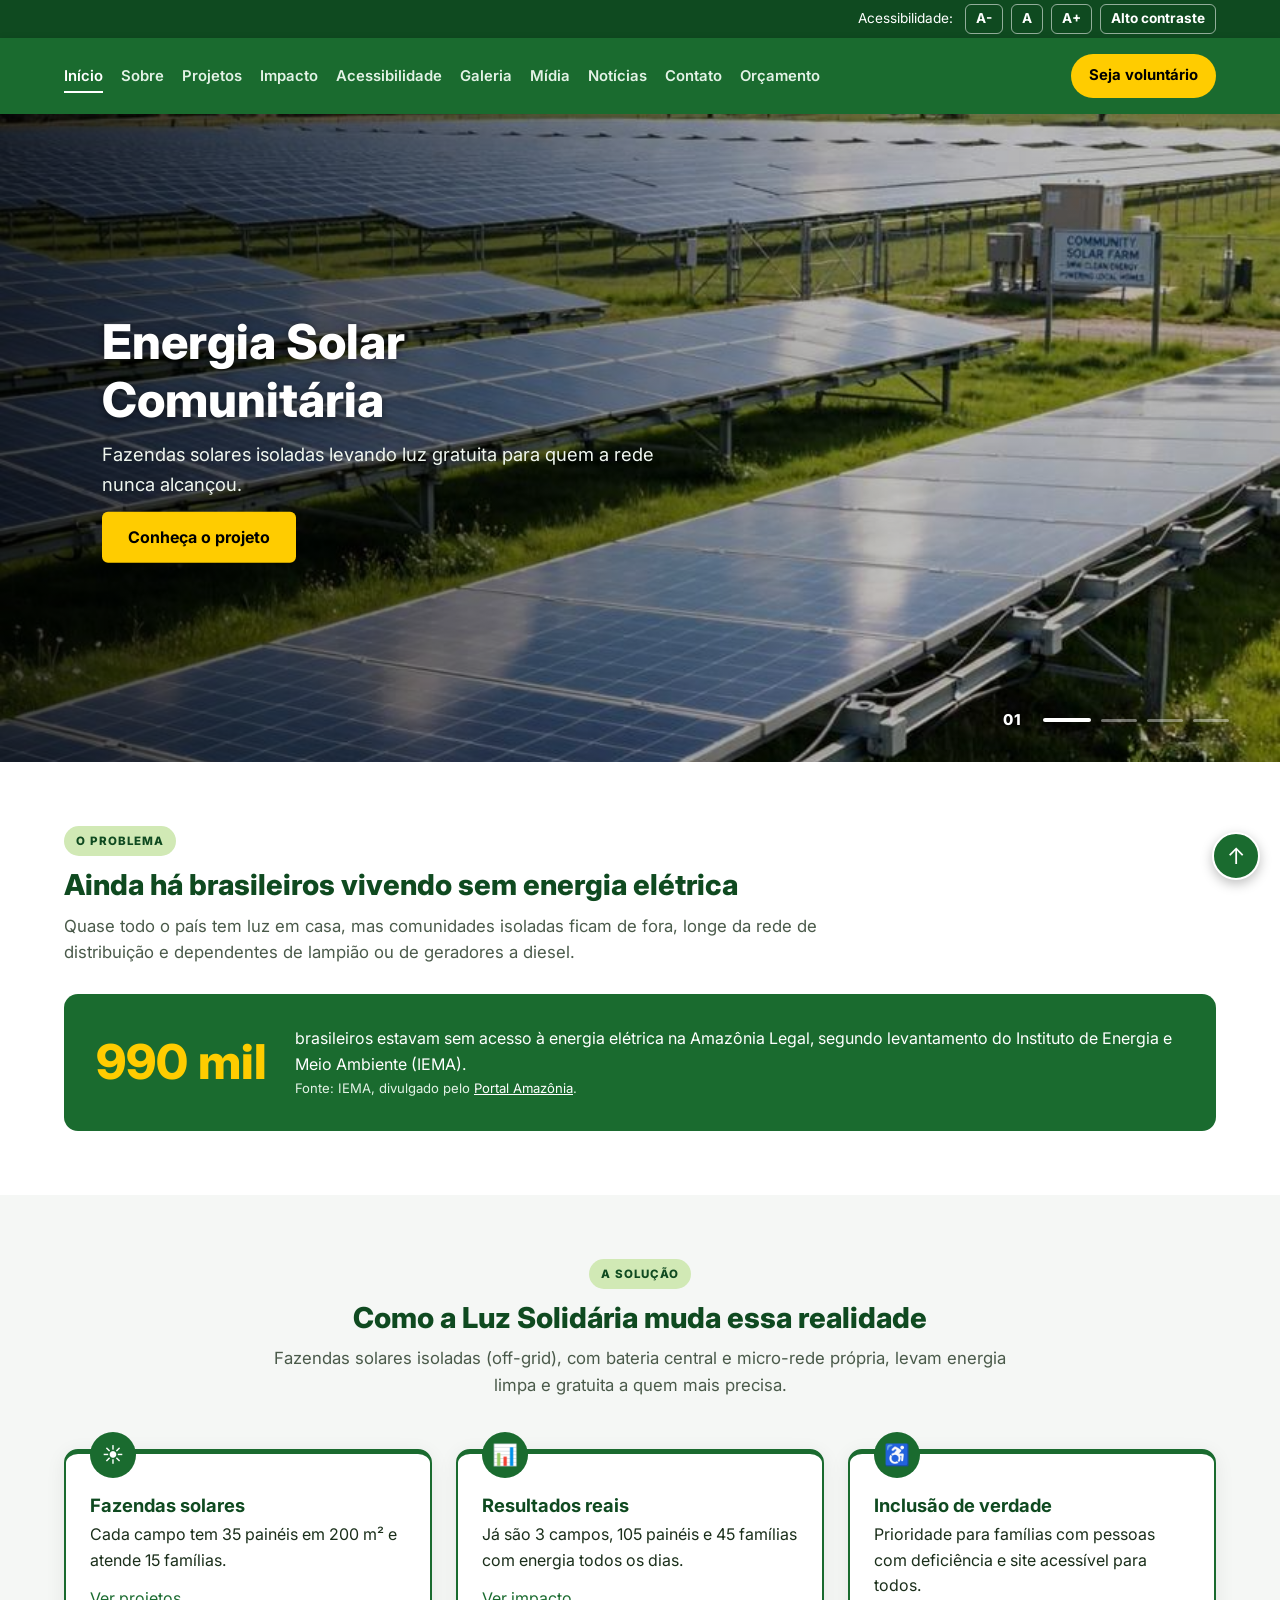
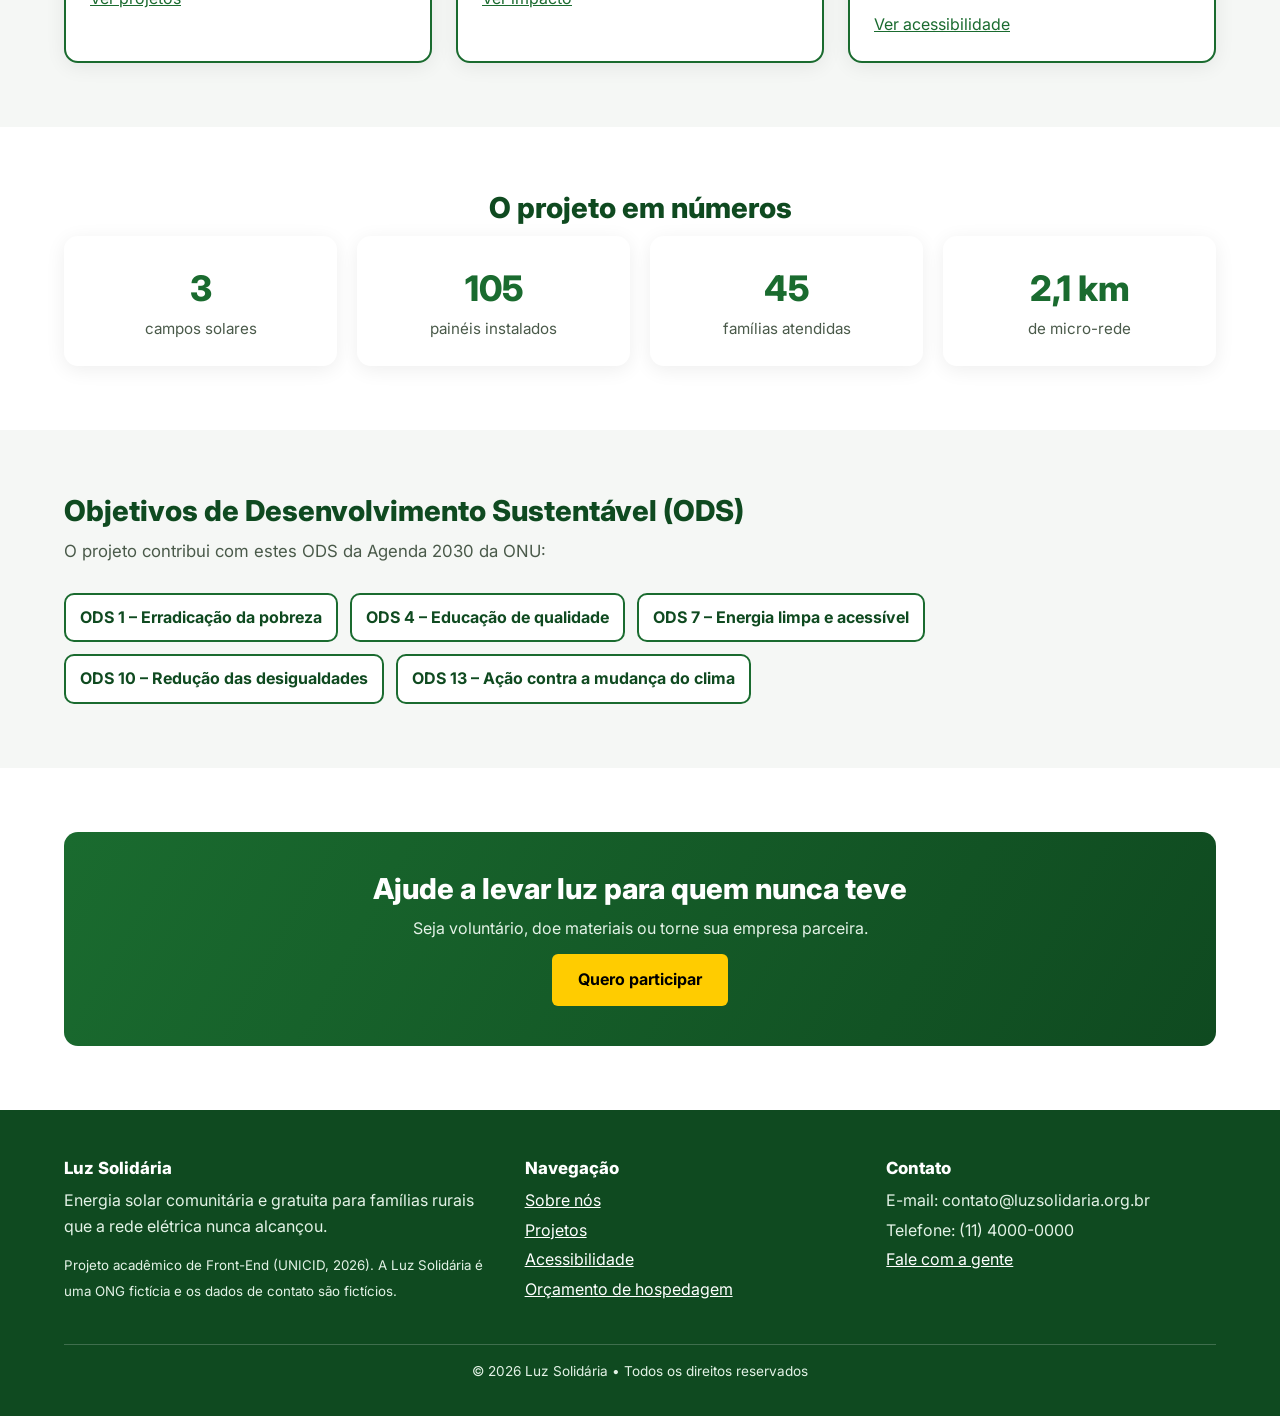
==== index.html @ 37f4476c "primeira versão do site luz solidaria 10 paginas, CSS, JS, imagens, vídeo, áudio e documentação" ====
<!DOCTYPE html>
<html lang="pt-BR">
<head>
  <meta charset="UTF-8">
  <meta name="viewport" content="width=device-width, initial-scale=1">
  <title>Início | Luz Solidária</title>
  <meta name="description" content="Luz Solidária: fazendas solares comunitárias e gratuitas para famílias rurais sem acesso à rede elétrica.">
  <link rel="preconnect" href="https://fonts.googleapis.com">
  <link rel="preconnect" href="https://fonts.gstatic.com" crossorigin>
  <link href="https://fonts.googleapis.com/css2?family=Inter:wght@400;600;700;800&amp;display=swap" rel="stylesheet">
  <link rel="stylesheet" href="css/style.css">
</head>
<body>
  <a class="pular-conteudo" href="#conteudo">Pular para o conteúdo</a>

  <div class="barra-acess">
    <div class="container">
      <span>Acessibilidade:</span>
      <button type="button" id="fonte-menor" aria-label="Diminuir tamanho do texto">A-</button>
      <button type="button" id="fonte-normal" aria-label="Tamanho normal do texto">A</button>
      <button type="button" id="fonte-maior" aria-label="Aumentar tamanho do texto">A+</button>
      <button type="button" id="alto-contraste" aria-pressed="false">Alto contraste</button>
    </div>
  </div>

  <header class="cabecalho">
    <div class="container">
      <button type="button" class="menu-botao" id="menu-botao" aria-expanded="false" aria-controls="menu-principal">☰ Menu</button>
      <nav class="menu-principal" id="menu-principal" aria-label="Menu principal">
        <ul>
          <li><a href="index.html" aria-current="page">Início</a></li>
          <li><a href="sobre.html">Sobre</a></li>
          <li><a href="projetos.html">Projetos</a></li>
          <li><a href="impacto.html">Impacto</a></li>
          <li><a href="acessibilidade.html">Acessibilidade</a></li>
          <li><a href="galeria.html">Galeria</a></li>
          <li><a href="midia.html">Mídia</a></li>
          <li><a href="noticias.html">Notícias</a></li>
          <li><a href="contato.html">Contato</a></li>
          <li><a href="orcamento_hospedagem.html">Orçamento</a></li>
        </ul>
      </nav>
      <a class="btn-cabecalho" href="contato.html#parceria">Seja voluntário</a>
    </div>
  </header>

  <main id="conteudo">

    <section class="carrossel" id="carrossel" aria-roledescription="carrossel" aria-label="Destaques do projeto">
      <div class="slide ativo" style="background-image:url('img/campo-solar-placa.jpg')" role="group" aria-roledescription="slide" aria-label="1 de 4">
        <div class="slide-texto">
          <h1>Energia Solar Comunitária</h1>
          <p>Fazendas solares isoladas levando luz gratuita para quem a rede nunca alcançou.</p>
          <a href="projetos.html" class="btn btn-amarelo">Conheça o projeto</a>
        </div>
      </div>
      <div class="slide" style="background-image:url('img/paineis-por-do-sol.jpg')" role="group" aria-roledescription="slide" aria-label="2 de 4">
        <div class="slide-texto">
          <h2>Custo zero para quem recebe</h2>
          <p>Implantação em terrenos ociosos. A família não paga a instalação nem a conta de luz.</p>
          <a href="sobre.html" class="btn btn-amarelo">Como funciona</a>
        </div>
      </div>
      <div class="slide" style="background-image:url('img/familia-beneficiada.jpg')" role="group" aria-roledescription="slide" aria-label="3 de 4">
        <div class="slide-texto">
          <h2>Luz gratuita, pela primeira vez</h2>
          <p>Em um raio de 0,7 km, 15 famílias deixam o lampião e ganham geladeira, estudo à noite e dignidade.</p>
          <a href="impacto.html" class="btn btn-amarelo">Nosso impacto</a>
        </div>
      </div>
      <div class="slide" style="background-image:url('img/vista-aerea-comunidade.jpg')" role="group" aria-roledescription="slide" aria-label="4 de 4">
        <div class="slide-texto">
          <h2>Um modelo para o Brasil</h2>
          <p>Começamos com 3 campos e 45 famílias. O próximo passo é levar esse modelo a cada comunidade rural sem rede.</p>
          <a href="contato.html#parceria" class="btn btn-amarelo">Quero ajudar</a>
        </div>
      </div>
      <div class="carrossel-controles">
        <span class="indicador-num" id="indicador-num" aria-hidden="true">01</span>
        <div class="indicadores" id="indicadores"></div>
      </div>
    </section>

    <section class="secao" aria-labelledby="titulo-problema">
      <div class="container">
        <span class="badge">O problema</span>
        <h2 id="titulo-problema">Ainda há brasileiros vivendo sem energia elétrica</h2>
        <p class="subtitulo">Quase todo o país tem luz em casa, mas comunidades isoladas ficam de fora, longe da rede de distribuição e dependentes de lampião ou de geradores a diesel.</p>
        <div class="dado-destaque">
          <strong>990 mil</strong>
          <div>
            <p>brasileiros estavam sem acesso à energia elétrica na Amazônia Legal, segundo levantamento do Instituto de Energia e Meio Ambiente (IEMA).</p>
            <p class="fonte">Fonte: IEMA, divulgado pelo <a href="https://portalamazonia.com/cidades/um-milhao-de-brasileiros-estao-sem-energia-eletrica-na-amazonia-aponta-estudo/">Portal Amazônia</a>.</p>
          </div>
        </div>
      </div>
    </section>

    <section class="secao secao-cinza" aria-labelledby="titulo-solucao">
      <div class="container centro">
        <span class="badge">A solução</span>
        <h2 id="titulo-solucao">Como a Luz Solidária muda essa realidade</h2>
        <p class="subtitulo">Fazendas solares isoladas (off-grid), com bateria central e micro-rede própria, levam energia limpa e gratuita a quem mais precisa.</p>
        <div class="grade-3" style="text-align:left">
          <article class="card card-destaque">
            <div class="card-icone" aria-hidden="true">☀️</div>
            <h3>Fazendas solares</h3>
            <p>Cada campo tem 35 painéis em 200 m² e atende 15 famílias.</p>
            <a href="projetos.html">Ver projetos</a>
          </article>
          <article class="card card-destaque">
            <div class="card-icone" aria-hidden="true">📊</div>
            <h3>Resultados reais</h3>
            <p>Já são 3 campos, 105 painéis e 45 famílias com energia todos os dias.</p>
            <a href="impacto.html">Ver impacto</a>
          </article>
          <article class="card card-destaque">
            <div class="card-icone" aria-hidden="true">♿</div>
            <h3>Inclusão de verdade</h3>
            <p>Prioridade para famílias com pessoas com deficiência e site acessível para todos.</p>
            <a href="acessibilidade.html">Ver acessibilidade</a>
          </article>
        </div>
      </div>
    </section>

    <section class="secao" aria-labelledby="titulo-numeros">
      <div class="container">
        <h2 id="titulo-numeros" class="centro">O projeto em números</h2>
        <div class="numeros">
          <div class="numero"><strong>3</strong><span>campos solares</span></div>
          <div class="numero"><strong>105</strong><span>painéis instalados</span></div>
          <div class="numero"><strong>45</strong><span>famílias atendidas</span></div>
          <div class="numero"><strong>2,1 km</strong><span>de micro-rede</span></div>
        </div>
      </div>
    </section>

    <section class="secao secao-cinza" aria-labelledby="titulo-ods">
      <div class="container">
        <h2 id="titulo-ods">Objetivos de Desenvolvimento Sustentável (ODS)</h2>
        <p class="subtitulo">O projeto contribui com estes ODS da Agenda 2030 da ONU:</p>
        <ul class="ods">
          <li>ODS 1 – Erradicação da pobreza</li>
          <li>ODS 4 – Educação de qualidade</li>
          <li>ODS 7 – Energia limpa e acessível</li>
          <li>ODS 10 – Redução das desigualdades</li>
          <li>ODS 13 – Ação contra a mudança do clima</li>
        </ul>
      </div>
    </section>

    <section class="secao">
      <div class="container">
        <div class="chamada">
          <h2>Ajude a levar luz para quem nunca teve</h2>
          <p>Seja voluntário, doe materiais ou torne sua empresa parceira.</p>
          <a href="contato.html#parceria" class="btn btn-amarelo">Quero participar</a>
        </div>
      </div>
    </section>
  </main>

  <footer class="rodape">
    <div class="container">
      <div class="rodape-grid">
        <div>
          <h2>Luz Solidária</h2>
          <p>Energia solar comunitária e gratuita para famílias rurais que a rede elétrica nunca alcançou.</p>
          <p><small>Projeto acadêmico de Front-End (UNICID, 2026). A Luz Solidária é uma ONG fictícia e os dados de contato são fictícios.</small></p>
        </div>
        <div>
          <h2>Navegação</h2>
          <ul>
            <li><a href="sobre.html">Sobre nós</a></li>
            <li><a href="projetos.html">Projetos</a></li>
            <li><a href="acessibilidade.html">Acessibilidade</a></li>
            <li><a href="orcamento_hospedagem.html">Orçamento de hospedagem</a></li>
          </ul>
        </div>
        <div>
          <h2>Contato</h2>
          <ul>
            <li>E-mail: contato@luzsolidaria.org.br</li>
            <li>Telefone: (11) 4000-0000</li>
            <li><a href="contato.html">Fale com a gente</a></li>
          </ul>
        </div>
      </div>
      <p class="rodape-final">© 2026 Luz Solidária • Todos os direitos reservados</p>
    </div>
  </footer>

  <a href="#conteudo" class="btn-topo" aria-label="Voltar ao topo da página">↑</a>
  <script src="js/script.js"></script>
</body>
</html>
---- css/style.css ----
/* =========================================================
   LUZ SOLIDÁRIA — folha de estilo única para as 10 páginas
   Organização:
   1. Variáveis e base       6. Componentes (cards, botões)
   2. Acessibilidade         7. Páginas específicas
   3. Barra de acessibilidade 8. Formulário
   4. Cabeçalho e menu        9. Alto contraste
   5. Rodapé                 10. Responsivo (celular/tablet)
   ========================================================= */

/* ---------- 1. VARIÁVEIS E BASE ---------- */
:root{
  --verde:#1a6b2f;
  --verde-escuro:#0f4a20;
  --verde-claro:#d1e9b5;
  --verde-fundo:#f5f7f5;
  --amarelo:#ffcc00;
  --texto:#1a2e1a;
  --texto-suave:#4a5a4a;
  --branco:#ffffff;
  --borda:#e3e8e3;
  --erro:#b3261e;
  --raio:14px;
  --sombra:0 4px 20px rgba(0,0,0,.07);
  --largura:1200px;
}
*{margin:0;padding:0;box-sizing:border-box}
html{scroll-behavior:smooth;scroll-padding-top:90px;font-size:100%}
html.fonte-grande{font-size:112.5%}
html.fonte-maior{font-size:125%}
body{font-family:'Inter',Arial,sans-serif;color:var(--texto);background:var(--branco);line-height:1.6}
img,video,iframe{max-width:100%;display:block}
a{color:var(--verde)}
h1,h2,h3{line-height:1.2;color:var(--verde-escuro)}
h1{font-size:2.4rem;font-weight:800}
h2{font-size:1.8rem;font-weight:800;margin-bottom:.6rem}
h3{font-size:1.15rem;font-weight:700;margin-bottom:.4rem}
p{margin-bottom:.8rem}
.container{max-width:var(--largura);margin:0 auto;padding:0 24px}
.secao{padding:64px 0}
.secao-cinza{background:var(--verde-fundo)}
.subtitulo{color:var(--texto-suave);font-size:1.05rem;margin-bottom:28px;max-width:760px}
.centro{text-align:center}
.centro .subtitulo{margin-left:auto;margin-right:auto}
.badge{display:inline-block;background:var(--verde-claro);color:var(--verde-escuro);font-size:.72rem;font-weight:800;letter-spacing:.08em;padding:6px 12px;border-radius:20px;margin-bottom:12px;text-transform:uppercase}
.fonte{font-size:.82rem;color:var(--texto-suave)}

/* ---------- 2. ACESSIBILIDADE ---------- */
.pular-conteudo{position:absolute;left:12px;top:-60px;background:var(--amarelo);color:#000;padding:10px 16px;border-radius:6px;font-weight:700;z-index:2000;text-decoration:none}
.pular-conteudo:focus{top:12px}
.visualmente-oculto{position:absolute!important;width:1px;height:1px;overflow:hidden;clip:rect(0 0 0 0);white-space:nowrap}
:focus-visible{outline:3px solid var(--amarelo);outline-offset:3px;box-shadow:0 0 0 6px #000}
@media (prefers-reduced-motion:reduce){
  *{animation:none!important;transition:none!important;scroll-behavior:auto!important}
}

/* ---------- 3. BARRA DE ACESSIBILIDADE ---------- */
.barra-acess{background:var(--verde-escuro);color:#fff;font-size:.85rem}
.barra-acess .container{display:flex;justify-content:flex-end;align-items:center;gap:8px;min-height:38px;flex-wrap:wrap}
.barra-acess span{margin-right:4px}
.barra-acess button{background:transparent;color:#fff;border:1px solid rgba(255,255,255,.55);border-radius:6px;padding:3px 10px;font:inherit;font-weight:700;cursor:pointer;transition:background .2s}
.barra-acess button:hover,.barra-acess button[aria-pressed="true"]{background:#fff;color:var(--verde-escuro)}

/* ---------- 4. CABEÇALHO E MENU ---------- */
.cabecalho{position:sticky;top:0;z-index:999;background:var(--verde);box-shadow:0 2px 8px rgba(0,0,0,.15)}
.cabecalho .container{display:flex;align-items:center;justify-content:space-between;gap:20px;min-height:76px}
.logo img{height:52px;width:auto;border-radius:6px}
.menu-botao{display:none;background:transparent;border:2px solid #fff;color:#fff;border-radius:8px;padding:8px 12px;font:inherit;font-weight:700;cursor:pointer}
.menu-principal ul{list-style:none;display:flex;gap:18px;align-items:center}
.menu-principal a{color:#e3f2e6;text-decoration:none;font-weight:600;font-size:.93rem;white-space:nowrap;padding:6px 0;border-bottom:2px solid transparent;transition:color .2s,border-color .2s}
.menu-principal a:hover,.menu-principal a[aria-current="page"]{color:#fff;border-bottom-color:#fff}
.btn-cabecalho{background:var(--amarelo);color:#000;padding:10px 18px;border-radius:22px;text-decoration:none;font-weight:700;font-size:.93rem;white-space:nowrap;transition:transform .2s}
.btn-cabecalho:hover{transform:translateY(-2px)}

/* ---------- 5. RODAPÉ ---------- */
.rodape{background:var(--verde-escuro);color:#e3f2e6;padding:48px 0 20px;margin-top:0}
.rodape-grid{display:grid;grid-template-columns:1.3fr 1fr 1fr;gap:32px}
.rodape h2{color:#fff;font-size:1.05rem;margin-bottom:10px}
.rodape a{color:#fff}
.rodape ul{list-style:none}
.rodape li{margin-bottom:4px}
.rodape-final{border-top:1px solid rgba(255,255,255,.2);margin-top:28px;padding-top:16px;font-size:.85rem;text-align:center}
.btn-topo{position:fixed;bottom:20px;right:20px;background:var(--verde);color:#fff;width:48px;height:48px;border-radius:50%;display:flex;align-items:center;justify-content:center;text-decoration:none;font-size:1.4rem;box-shadow:0 4px 12px rgba(0,0,0,.25);z-index:900;border:2px solid #fff}

/* ---------- 6. COMPONENTES ---------- */
.btn{display:inline-block;padding:13px 26px;border-radius:6px;font-weight:700;text-decoration:none;border:none;cursor:pointer;font:inherit;font-weight:700;transition:transform .2s,background .2s}
.btn:hover{transform:translateY(-2px)}
.btn-amarelo{background:var(--amarelo);color:#000}
.btn-verde{background:var(--verde);color:#fff}
.btn-contorno{background:transparent;color:var(--verde);border:2px solid var(--verde)}
.grade-3{display:grid;grid-template-columns:repeat(3,1fr);gap:24px}
.grade-2{display:grid;grid-template-columns:repeat(2,1fr);gap:24px}
.grade-4{display:grid;grid-template-columns:repeat(4,1fr);gap:20px}
.card{background:#fff;border:1px solid var(--borda);border-radius:var(--raio);padding:24px;box-shadow:var(--sombra);transition:transform .25s,box-shadow .25s}
.card:hover{transform:translateY(-4px);box-shadow:0 10px 28px rgba(0,0,0,.1)}
.card-destaque{border:2px solid var(--verde);border-top-width:5px;position:relative;padding-top:40px;margin-top:22px}
.card-icone{position:absolute;top:-22px;left:24px;background:var(--verde);color:#fff;width:46px;height:46px;border-radius:50%;display:flex;align-items:center;justify-content:center;font-size:1.3rem}
.card-info{margin-top:12px;font-size:.88rem;color:var(--texto-suave);display:flex;flex-direction:column;gap:2px}
.card-img{padding:0;overflow:hidden}
.card-img img{width:100%;height:210px;object-fit:cover}
.card-img .card-corpo{padding:20px}
.numeros{display:grid;grid-template-columns:repeat(4,1fr);gap:20px;text-align:center}
.numero{background:#fff;border-radius:var(--raio);padding:24px 12px;box-shadow:var(--sombra)}
.numero strong{display:block;font-size:2.2rem;font-weight:800;color:var(--verde)}
.numero span{color:var(--texto-suave);font-size:.95rem}
.dado-destaque{background:var(--verde);color:#fff;border-radius:var(--raio);padding:32px;display:grid;grid-template-columns:auto 1fr;gap:28px;align-items:center}
.dado-destaque strong{font-size:3rem;font-weight:800;color:var(--amarelo);line-height:1}
.dado-destaque p{margin:0}
.dado-destaque .fonte{color:#e3f2e6}
.dado-destaque a{color:#fff}
.lista-check{list-style:none}
.lista-check li{padding-left:28px;position:relative;margin-bottom:8px}
.lista-check li::before{content:'✔';position:absolute;left:0;color:var(--verde);font-weight:800}
.dividido{display:grid;grid-template-columns:1.1fr .9fr;gap:40px;align-items:center}
.dividido img{width:100%;border-radius:var(--raio);object-fit:cover;max-height:460px}
.passos{display:grid;grid-template-columns:repeat(3,1fr);gap:16px;counter-reset:passo}
.passo{display:flex;gap:14px;align-items:flex-start;background:#f9fdf9;border:1px solid #dfe9df;border-radius:12px;padding:16px}
.passo .passo-num{width:42px;height:42px;min-width:42px;background:var(--verde);color:#fff;border-radius:50%;display:flex;align-items:center;justify-content:center;font-weight:800;font-size:1.1rem}
.passo b{display:block;color:var(--verde-escuro)}
.passo div span{color:var(--texto-suave);font-size:.9rem;display:block}
.ods{display:flex;flex-wrap:wrap;gap:12px;list-style:none}
.ods li{background:#fff;border:2px solid var(--verde);border-radius:10px;padding:10px 14px;font-weight:700;color:var(--verde-escuro)}
.chamada{background:linear-gradient(120deg,var(--verde),var(--verde-escuro));color:#fff;border-radius:var(--raio);padding:40px;text-align:center}
.chamada h2{color:#fff}
.chamada p{color:#e3f2e6}

/* Cabeçalho interno das páginas */
.topo-pagina{background:linear-gradient(120deg,var(--verde),var(--verde-escuro));color:#fff;padding:56px 0 48px}
.topo-pagina h1{color:#fff;margin-bottom:8px}
.topo-pagina p{color:#e3f2e6;font-size:1.1rem;max-width:760px;margin:0}
.trilha{font-size:.88rem;margin-bottom:10px}
.trilha a{color:#fff}

/* Tabelas */
.tabela-rolagem{overflow-x:auto;border-radius:12px;box-shadow:var(--sombra)}
table{width:100%;border-collapse:collapse;background:#fff;min-width:560px}
caption{text-align:left;font-weight:700;padding:12px 16px;color:var(--verde-escuro);background:var(--verde-fundo)}
th{background:var(--verde);color:#fff;text-align:left;padding:12px 16px}
td{padding:12px 16px;border-bottom:1px solid #eee;vertical-align:top}
tbody tr:nth-child(even){background:#fafcfa}
.destaque-linha{background:#eef7e6!important;font-weight:600}

/* ---------- 7. PÁGINAS ESPECÍFICAS ---------- */
/* Carrossel (index) */
.carrossel{position:relative;height:72vh;min-height:440px;overflow:hidden;background:#0f4a20}
.slide{position:absolute;inset:0;background-size:cover;background-position:center;opacity:0;visibility:hidden;transition:opacity .8s ease,visibility .8s}
.slide.ativo{opacity:1;visibility:visible}
.slide::after{content:'';position:absolute;inset:0;background:linear-gradient(90deg,rgba(0,0,0,.72) 0%,rgba(0,0,0,.25) 70%)}
.slide-texto{position:absolute;left:8%;top:50%;transform:translateY(-50%);color:#fff;max-width:560px;z-index:2}
.slide-texto h1,.slide-texto h2{color:#fff;font-size:3rem;font-weight:800;margin-bottom:12px;text-shadow:0 2px 8px rgba(0,0,0,.5)}
.slide-texto p{font-size:1.15rem;color:#f0f7f0}
/* Indicador estilo Greenpeace: número + barrinhas (como na versão anterior) */
.carrossel-controles{position:absolute;bottom:30px;right:4%;z-index:5;display:flex;align-items:center;gap:14px}
.indicador-num{color:#fff;font-weight:800;font-size:15px;letter-spacing:1px;min-width:26px;text-shadow:0 1px 4px rgba(0,0,0,.6)}
.indicadores{display:flex;gap:10px;align-items:center}
.indicadores button{width:36px;height:16px;padding:0;border:none;background:transparent;cursor:pointer;display:flex;align-items:center;transition:width .3s}
.indicadores button::before{content:'';display:block;width:100%;height:3px;border-radius:2px;background:rgba(255,255,255,.4);transition:background .3s,height .3s}
.indicadores button[aria-current="true"]{width:48px}
.indicadores button[aria-current="true"]::before{background:#fff;height:4px}

/* Galeria */
.galeria-grade{display:grid;grid-template-columns:repeat(3,1fr);gap:20px}
.galeria-grade figure{background:#fff;border-radius:var(--raio);overflow:hidden;box-shadow:var(--sombra)}
.galeria-grade button{display:block;width:100%;border:none;padding:0;cursor:zoom-in;background:none}
.galeria-grade img{width:100%;height:220px;object-fit:cover;transition:transform .4s}
.galeria-grade button:hover img{transform:scale(1.05)}
.galeria-grade figcaption{padding:14px 16px;font-size:.92rem}
.galeria-grade figcaption small{display:block;color:var(--texto-suave);margin-top:4px}
.janela-imagem{border:none;border-radius:12px;padding:0;max-width:min(92vw,1100px);background:#000}
.janela-imagem::backdrop{background:rgba(0,0,0,.8)}
.janela-imagem img{max-height:80vh;width:auto;margin:0 auto}
.janela-imagem p{color:#fff;padding:12px 16px;margin:0}
.janela-imagem button{position:absolute;top:8px;right:8px;background:var(--amarelo);color:#000;border:none;border-radius:6px;padding:8px 12px;font-weight:700;cursor:pointer}

/* Mídia */
.midia-grade{display:grid;grid-template-columns:1.5fr 1fr;gap:28px;align-items:start}
.midia-grade video{width:100%;aspect-ratio:16/9;background:#000;border-radius:12px}
.midia-bloco{background:#fff;border:1px solid var(--borda);border-radius:var(--raio);padding:20px;box-shadow:var(--sombra);margin-bottom:24px}
.midia-bloco audio{width:100%;margin:12px 0}
.mapa iframe{width:100%;height:420px;border:0;border-radius:12px}
details{background:#f9fdf9;border:1px solid #dfe9df;border-radius:10px;padding:12px 16px;margin-top:12px}
summary{cursor:pointer;font-weight:700;color:var(--verde-escuro)}
details[open] summary{margin-bottom:8px}

/* Notícias */
.filtros{display:flex;flex-wrap:wrap;gap:10px;margin-bottom:28px}
.filtros button{background:#fff;color:var(--verde-escuro);border:2px solid var(--verde);border-radius:22px;padding:8px 16px;font:inherit;font-weight:700;cursor:pointer;transition:background .2s,color .2s}
.filtros button[aria-pressed="true"],.filtros button:hover{background:var(--verde);color:#fff}
.noticias-grade{display:grid;grid-template-columns:repeat(3,1fr);gap:24px}
.noticia{display:flex;flex-direction:column}
.noticia[hidden]{display:none}
.noticia .tag{color:var(--verde);font-weight:800;font-size:.75rem;letter-spacing:.06em;text-transform:uppercase}
.noticia time{color:var(--texto-suave);font-size:.85rem}
.noticia h3{margin:6px 0 8px}

/* Equipe */
.equipe{display:grid;grid-template-columns:repeat(auto-fit,minmax(200px,1fr));gap:16px}
.membro{text-align:center}
.membro .avatar{width:72px;height:72px;border-radius:50%;background:var(--verde-claro);color:var(--verde-escuro);display:flex;align-items:center;justify-content:center;font-weight:800;font-size:1.4rem;margin:0 auto 10px}
.membro span{color:var(--texto-suave);font-size:.9rem}

/* ---------- 8. FORMULÁRIO ---------- */
.form-contato{display:grid;grid-template-columns:1fr 1fr;gap:16px 20px}
.campo{display:flex;flex-direction:column;gap:6px}
.campo-inteiro{grid-column:1/-1}
.campo label{font-weight:700;color:var(--verde-escuro)}
.campo .dica{font-size:.85rem;color:var(--texto-suave)}
input,select,textarea{font:inherit;font-size:1rem;padding:11px 12px;border:2px solid #b9c7b9;border-radius:8px;background:#fff;color:var(--texto);transition:border-color .2s,box-shadow .2s}
textarea{resize:none}
input:focus,select:focus,textarea:focus{border-color:var(--verde);box-shadow:0 0 0 3px rgba(26,107,47,.25);outline:none}
.campo-erro input,.campo-erro select,.campo-erro textarea{border-color:var(--erro);background:#fff6f5}
.msg-erro{color:var(--erro);font-size:.88rem;font-weight:700;min-height:1.2em}
.check{flex-direction:row;align-items:flex-start;gap:10px}
.check input{width:20px;height:20px;margin-top:3px}
.aviso-form{grid-column:1/-1;padding:14px 16px;border-radius:8px;font-weight:700}
.aviso-form.sucesso{background:#e7f5e9;color:var(--verde-escuro);border:2px solid var(--verde)}
.aviso-form.erro{background:#fdecea;color:var(--erro);border:2px solid var(--erro)}
.rascunho-info{grid-column:1/-1;font-size:.88rem;color:var(--texto-suave);margin:0}

/* ---------- 9. ALTO CONTRASTE ---------- */
body.alto-contraste{background:#000;color:#fff}
body.alto-contraste h1,body.alto-contraste h2,body.alto-contraste h3,body.alto-contraste label,
body.alto-contraste summary,body.alto-contraste .passo b{color:#ffff00}
body.alto-contraste a{color:#ffff00}
body.alto-contraste .cabecalho,body.alto-contraste .barra-acess,body.alto-contraste .rodape,
body.alto-contraste .topo-pagina,body.alto-contraste .chamada,body.alto-contraste .dado-destaque{background:#000;border-bottom:2px solid #ffff00}
body.alto-contraste .secao-cinza,body.alto-contraste .card,body.alto-contraste .numero,body.alto-contraste .midia-bloco,
body.alto-contraste .galeria-grade figure,body.alto-contraste .passo,body.alto-contraste details,body.alto-contraste table,
body.alto-contraste td,body.alto-contraste caption,body.alto-contraste tbody tr,body.alto-contraste .ods li,
body.alto-contraste input,body.alto-contraste select,body.alto-contraste textarea{background:#000!important;color:#fff;border-color:#fff}
body.alto-contraste th{background:#ffff00;color:#000}
body.alto-contraste p,body.alto-contraste span,body.alto-contraste .subtitulo,body.alto-contraste .fonte,
body.alto-contraste time,body.alto-contraste small,body.alto-contraste li,body.alto-contraste .card-info{color:#fff}
body.alto-contraste .btn,body.alto-contraste .btn-cabecalho,body.alto-contraste .filtros button{background:#ffff00;color:#000;border:2px solid #ffff00}
body.alto-contraste .menu-principal a{color:#fff}
body.alto-contraste .menu-principal a[aria-current="page"]{color:#ffff00;border-bottom-color:#ffff00}
body.alto-contraste .slide::after{background:rgba(0,0,0,.8)}
body.alto-contraste .badge,body.alto-contraste .avatar{background:#ffff00!important;color:#000!important}
body.alto-contraste .numero strong,body.alto-contraste .dado-destaque strong{color:#ffff00}
body.alto-contraste img{filter:grayscale(30%) contrast(1.1)}

/* ---------- 10. RESPONSIVO ---------- */
@media (max-width:1240px){
  .menu-botao{display:block}
  .menu-principal{position:absolute;top:100%;left:0;right:0;background:var(--verde-escuro);display:none;box-shadow:0 8px 16px rgba(0,0,0,.2)}
  .menu-principal.aberto{display:block}
  .menu-principal ul{flex-direction:column;align-items:stretch;gap:0;padding:8px 24px 16px}
  .menu-principal a{display:block;padding:12px 0;border-bottom:1px solid rgba(255,255,255,.15);font-size:1rem}
  body.alto-contraste .menu-principal{background:#000}
}
@media (max-width:900px){
  h1{font-size:2rem}
  h2{font-size:1.5rem}
  .grade-3,.grade-4,.noticias-grade,.galeria-grade{grid-template-columns:repeat(2,1fr)}
  .numeros{grid-template-columns:repeat(2,1fr)}
  .dividido,.midia-grade,.rodape-grid{grid-template-columns:1fr}
  .passos{grid-template-columns:1fr}
  .slide-texto h1,.slide-texto h2{font-size:2.2rem}
}
@media (max-width:620px){
  .container{padding:0 16px}
  .secao{padding:44px 0}
  .grade-3,.grade-2,.grade-4,.noticias-grade,.galeria-grade,.numeros{grid-template-columns:1fr}
  .form-contato{grid-template-columns:1fr}
  .btn-cabecalho{display:none}
  .logo img{height:44px}
  .carrossel{height:78vh}
  .slide-texto{left:6%;right:6%}
  .slide-texto h1,.slide-texto h2{font-size:1.8rem}
  .slide-texto p{font-size:1rem}
  .dado-destaque{grid-template-columns:1fr;text-align:center}
  .barra-acess .container{justify-content:center}
  .barra-acess span{display:none}
  .chamada{padding:28px 20px}
  .mapa iframe{height:320px}
}

/* ---------- 11. FLUIDEZ: transições e animações suaves ---------- */
/* Troca suave entre as páginas (Chrome e Edge) */
@view-transition{navigation:auto}
::view-transition-old(root){animation:sair-pagina .25s ease both}
::view-transition-new(root){animation:entrar-pagina .35s ease both}
@keyframes sair-pagina{to{opacity:0}}
@keyframes entrar-pagina{from{opacity:0}}

/* Conteúdo aparece suavemente ao abrir a página */
main{animation:aparecer .5s cubic-bezier(.22,.61,.36,1) both}
@keyframes aparecer{from{opacity:0;transform:translateY(10px)}to{opacity:1;transform:none}}

/* Blocos surgem conforme a pessoa rola a página (só com JavaScript ligado) */
html.js .revelar{opacity:0;transform:translateY(28px);transition:opacity .7s cubic-bezier(.22,.61,.36,1),transform .7s cubic-bezier(.22,.61,.36,1)}
html.js .revelar.visivel{opacity:1;transform:none}

/* Cabeçalho ganha sombra ao rolar */
.cabecalho{transition:box-shadow .3s ease}
.cabecalho.rolou{box-shadow:0 6px 18px rgba(0,0,0,.25)}

/* Movimentos de passar o mouse mais suaves */
.card,.btn,.btn-cabecalho,.galeria-grade img,.filtros button,.menu-principal a{transition-timing-function:cubic-bezier(.22,.61,.36,1)}
.card{transition:transform .35s cubic-bezier(.22,.61,.36,1),box-shadow .35s cubic-bezier(.22,.61,.36,1)}
.galeria-grade img{transition:transform .6s cubic-bezier(.22,.61,.36,1)}

/* Menu do celular desliza ao abrir */
@media (max-width:1240px){
  .menu-principal.aberto{animation:abrir-menu .25s ease both}
  @keyframes abrir-menu{from{opacity:0;transform:translateY(-8px)}to{opacity:1;transform:none}}
}

/* Quem prefere menos movimento não vê animações */
@media (prefers-reduced-motion:reduce){
  @view-transition{navigation:none}
  main{animation:none}
  html.js .revelar{opacity:1;transform:none}
}
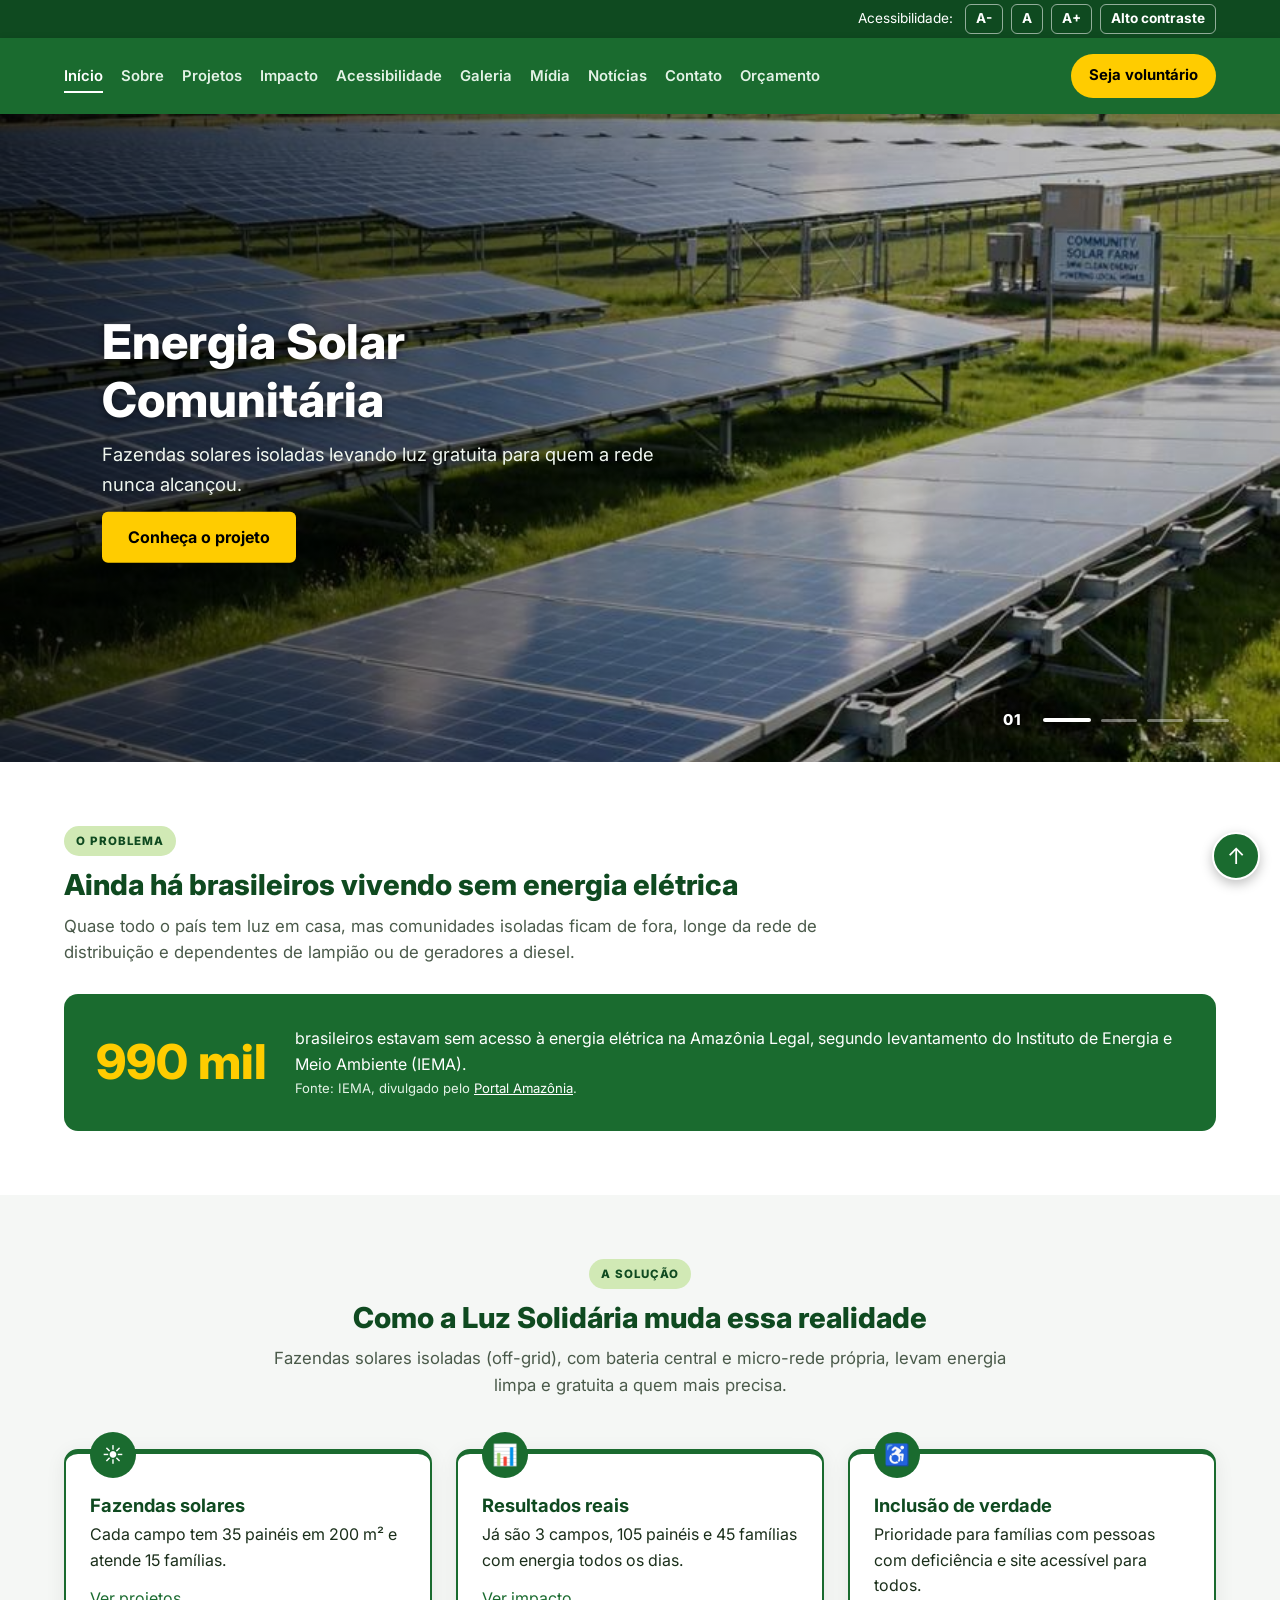
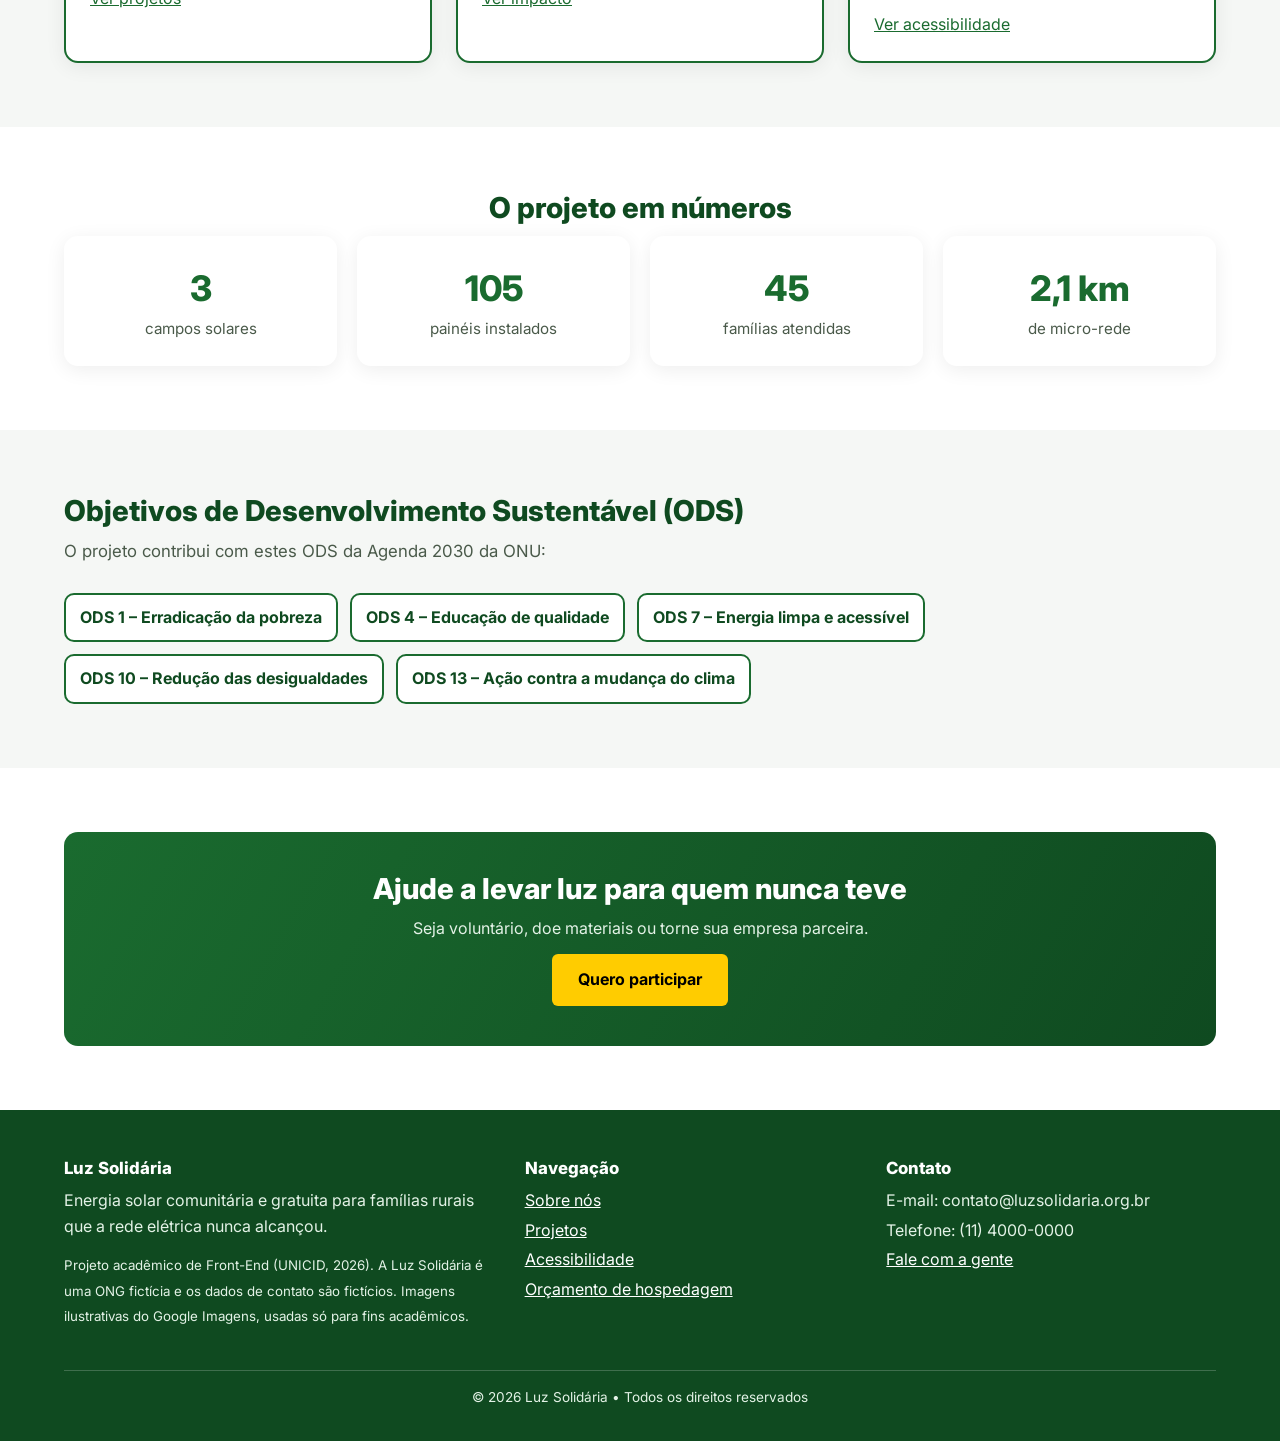
==== commit c87f0465: "atuliza fonte das imagens" ====
--- a/index.html
+++ b/index.html
@@ -167,7 +167,7 @@
         <div>
           <h2>Luz Solidária</h2>
           <p>Energia solar comunitária e gratuita para famílias rurais que a rede elétrica nunca alcançou.</p>
-          <p><small>Projeto acadêmico de Front-End (UNICID, 2026). A Luz Solidária é uma ONG fictícia e os dados de contato são fictícios.</small></p>
+          <p><small>Projeto acadêmico de Front-End (UNICID, 2026). A Luz Solidária é uma ONG fictícia e os dados de contato são fictícios. Imagens ilustrativas do Google Imagens, usadas só para fins acadêmicos.</small></p>
         </div>
         <div>
           <h2>Navegação</h2>
